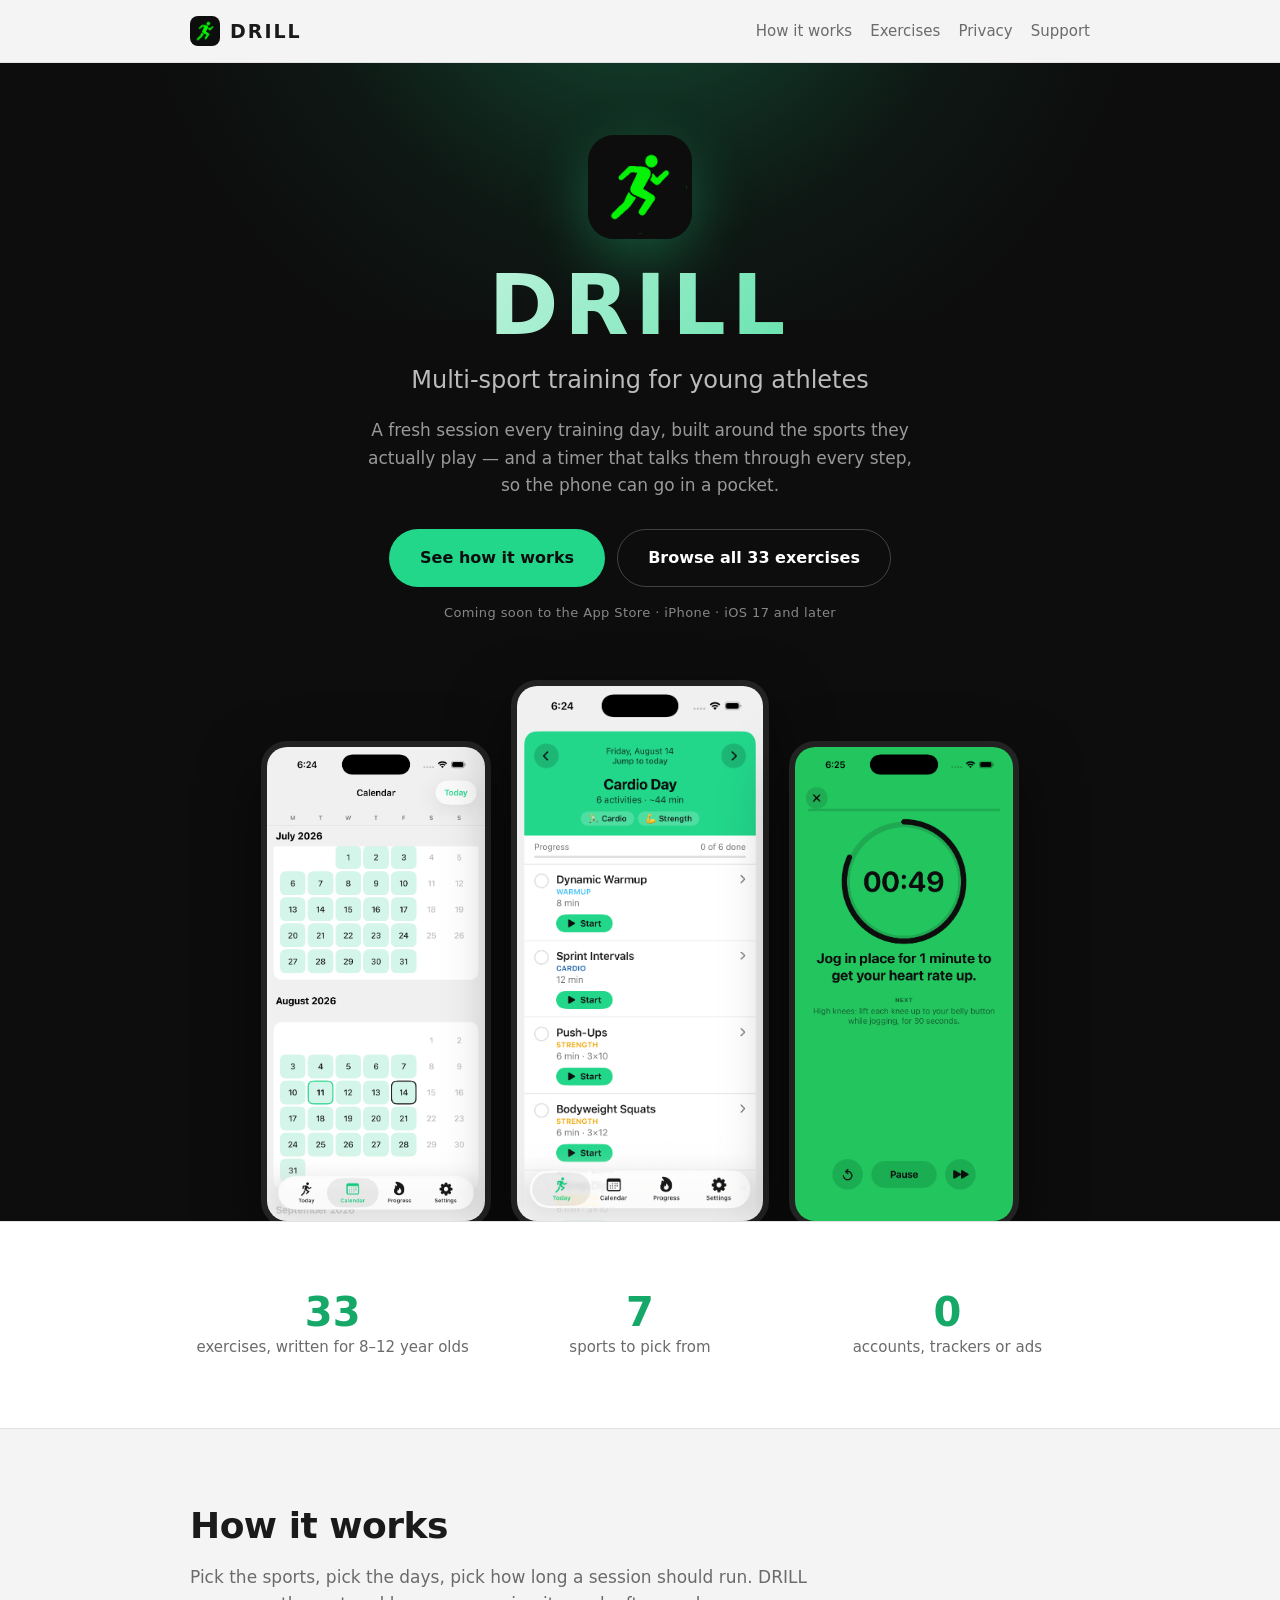
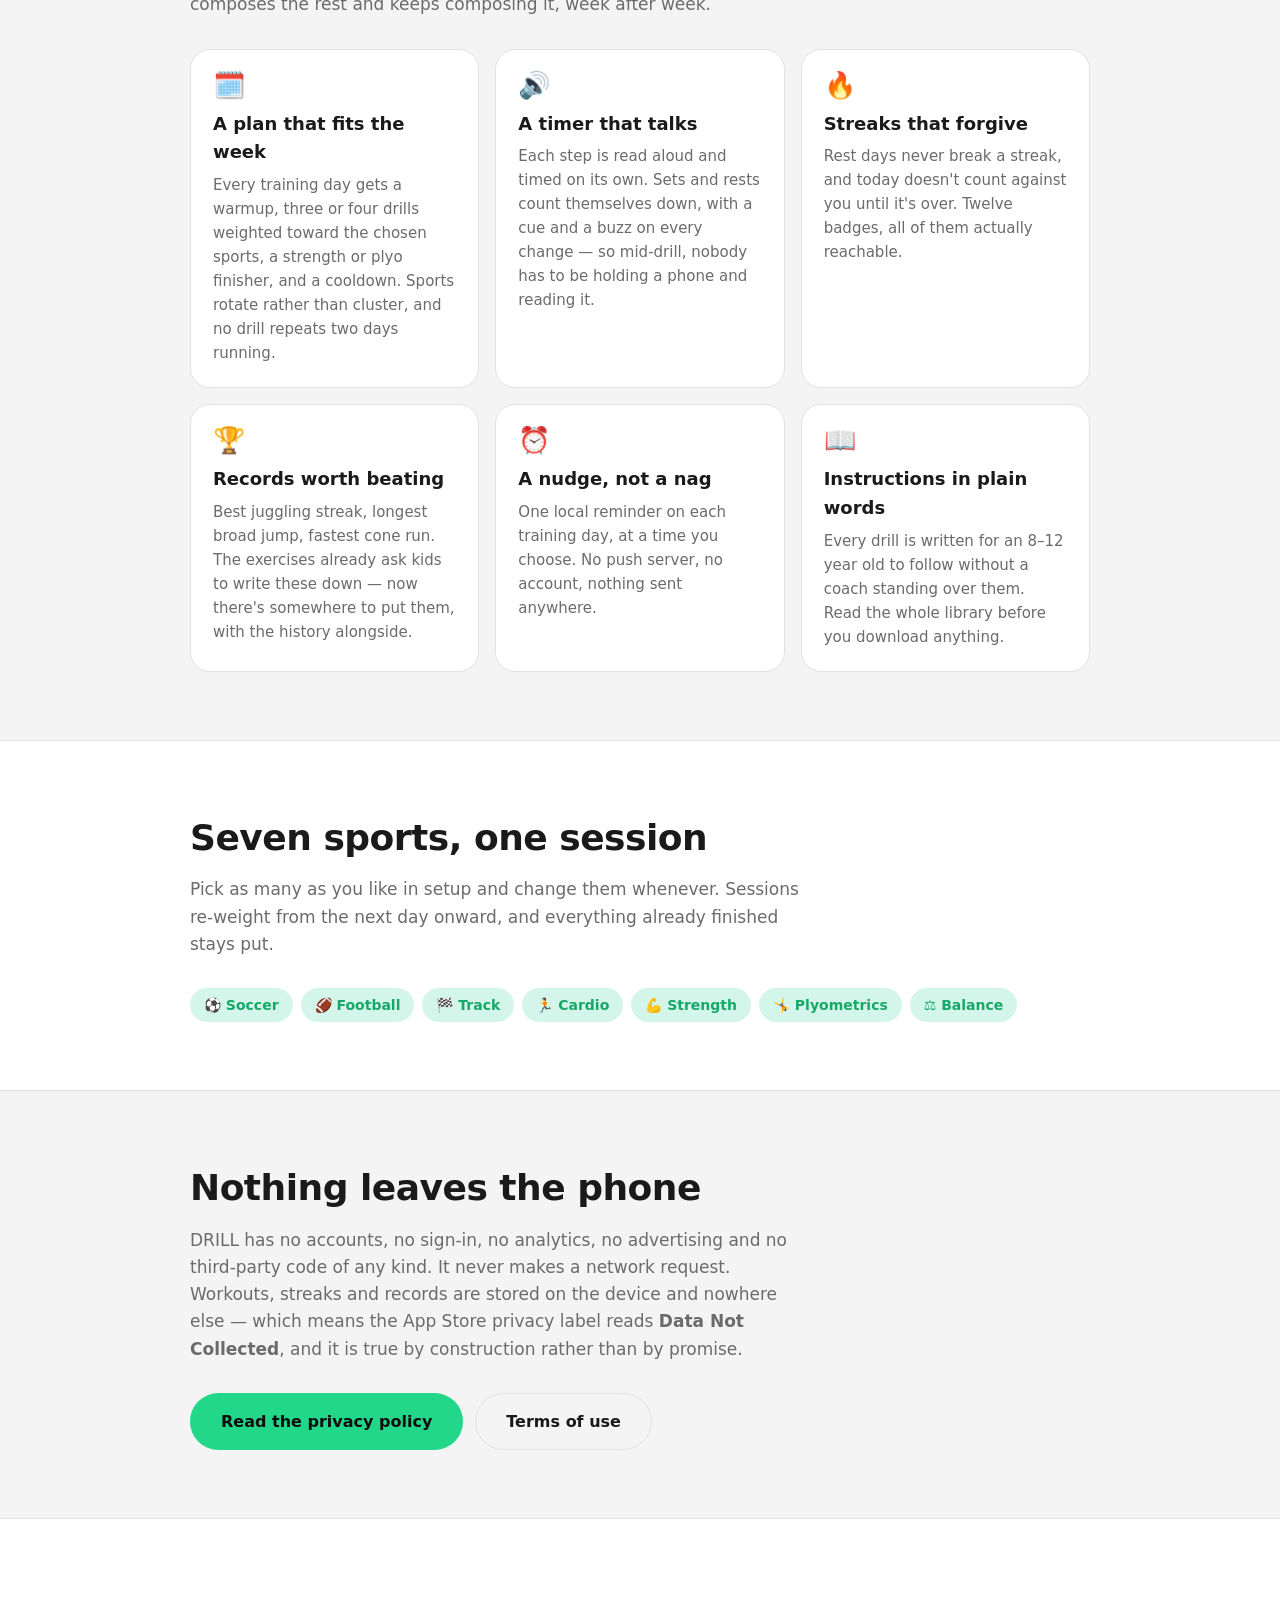
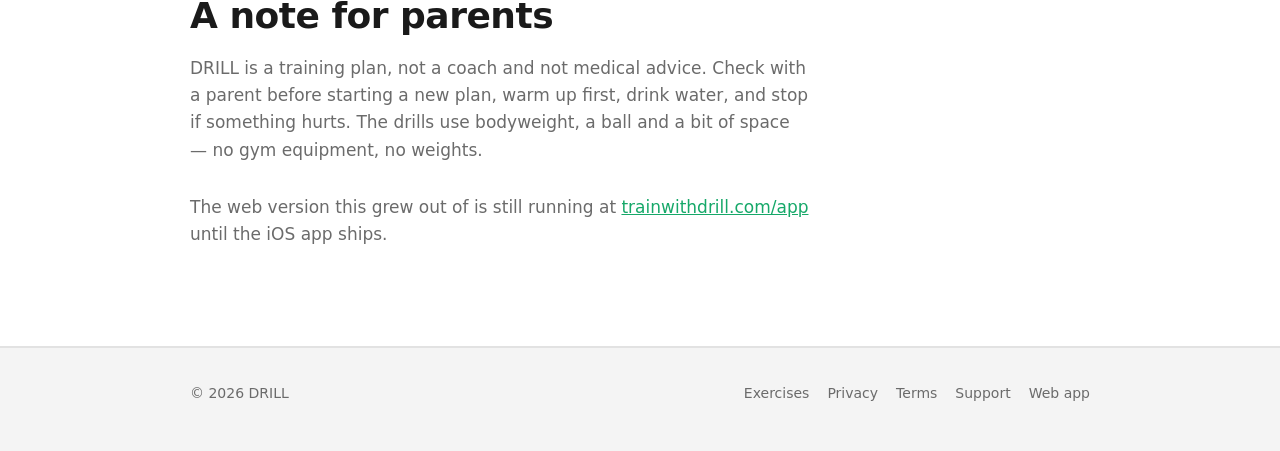
==== site/index.html @ 8de3465e "Build the DRILL iOS app and the marketing site Carries out phases 0-7 of docs/ios-migration-plan.md:" ====
<!DOCTYPE html>
<html lang="en">
<head>
<meta charset="UTF-8">
<meta name="viewport" content="width=device-width, initial-scale=1.0">
<title>DRILL — Multi-sport training for young athletes</title>
<meta name="description" content="DRILL builds a daily training session around the sports your athlete actually plays, then talks them through it step by step. Soccer, football, track, strength, cardio, plyometrics and balance. No account, nothing leaves the phone.">
<meta name="theme-color" content="#0d0d0d">
<link rel="icon" type="image/png" href="favicon.png">
<link rel="apple-touch-icon" href="apple-touch-icon.png">
<link rel="stylesheet" href="style.css">
<meta property="og:title" content="DRILL — Multi-sport training for young athletes">
<meta property="og:description" content="A daily training session built around the sports they actually play, talked through step by step.">
<meta property="og:image" content="https://trainwithdrill.com/img/icon-1024.png">
<meta property="og:url" content="https://trainwithdrill.com/">
<meta property="og:type" content="website">
</head>
<body>

<header class="site-header">
  <div class="wrap">
    <a class="brand" href="/"><img src="img/icon-1024.png" alt=""> DRILL</a>
    <nav class="site-nav">
      <a href="#how">How it works</a>
      <a href="exercises.html">Exercises</a>
      <a href="#privacy-note">Privacy</a>
      <a href="support.html">Support</a>
    </nav>
  </div>
</header>

<div class="hero">
  <div class="wrap">
    <img class="hero-mark" src="img/icon-1024.png" alt="DRILL app icon">
    <h1>DRILL</h1>
    <p class="tagline">Multi-sport training for young athletes</p>
    <p class="lede">
      A fresh session every training day, built around the sports they actually play —
      and a timer that talks them through every step, so the phone can go in a pocket.
    </p>
    <div class="cta-row">
      <a class="btn btn-primary" href="#how">See how it works</a>
      <a class="btn btn-ghost" href="exercises.html">Browse all 33 exercises</a>
    </div>
    <p class="badge-soon">Coming soon to the App Store · iPhone · iOS 17 and later</p>

    <div class="shots">
      <img src="img/screen-calendar.png" alt="DRILL calendar screen showing scheduled training days across a month">
      <img src="img/screen-today.png" alt="DRILL today screen listing the day's exercises with start buttons">
      <img src="img/screen-timer.png" alt="DRILL step timer counting down a one minute jog">
    </div>
  </div>
</div>

<section class="band">
  <div class="wrap stat-row">
    <div class="stat"><b>33</b><span>exercises, written for 8&ndash;12 year olds</span></div>
    <div class="stat"><b>7</b><span>sports to pick from</span></div>
    <div class="stat"><b>0</b><span>accounts, trackers or ads</span></div>
  </div>
</section>

<section id="how">
  <div class="wrap">
    <h2>How it works</h2>
    <p class="section-lede">
      Pick the sports, pick the days, pick how long a session should run. DRILL composes
      the rest and keeps composing it, week after week.
    </p>
    <div class="grid">
      <div class="card">
        <span class="glyph">🗓️</span>
        <h3>A plan that fits the week</h3>
        <p>
          Every training day gets a warmup, three or four drills weighted toward the chosen
          sports, a strength or plyo finisher, and a cooldown. Sports rotate rather than
          cluster, and no drill repeats two days running.
        </p>
      </div>
      <div class="card">
        <span class="glyph">🔊</span>
        <h3>A timer that talks</h3>
        <p>
          Each step is read aloud and timed on its own. Sets and rests count themselves down,
          with a cue and a buzz on every change — so mid-drill, nobody has to be holding a phone
          and reading it.
        </p>
      </div>
      <div class="card">
        <span class="glyph">🔥</span>
        <h3>Streaks that forgive</h3>
        <p>
          Rest days never break a streak, and today doesn't count against you until it's over.
          Twelve badges, all of them actually reachable.
        </p>
      </div>
      <div class="card">
        <span class="glyph">🏆</span>
        <h3>Records worth beating</h3>
        <p>
          Best juggling streak, longest broad jump, fastest cone run. The exercises already ask
          kids to write these down &mdash; now there's somewhere to put them, with the history
          alongside.
        </p>
      </div>
      <div class="card">
        <span class="glyph">⏰</span>
        <h3>A nudge, not a nag</h3>
        <p>
          One local reminder on each training day, at a time you choose. No push server, no
          account, nothing sent anywhere.
        </p>
      </div>
      <div class="card">
        <span class="glyph">📖</span>
        <h3>Instructions in plain words</h3>
        <p>
          Every drill is written for an 8&ndash;12 year old to follow without a coach standing
          over them. Read the whole library before you download anything.
        </p>
      </div>
    </div>
  </div>
</section>

<section class="band">
  <div class="wrap">
    <h2>Seven sports, one session</h2>
    <p class="section-lede">
      Pick as many as you like in setup and change them whenever. Sessions re-weight from the
      next day onward, and everything already finished stays put.
    </p>
    <div class="pill-row">
      <span class="pill">⚽ Soccer</span>
      <span class="pill">🏈 Football</span>
      <span class="pill">🏁 Track</span>
      <span class="pill">🏃 Cardio</span>
      <span class="pill">💪 Strength</span>
      <span class="pill">🤸 Plyometrics</span>
      <span class="pill">⚖️ Balance</span>
    </div>
  </div>
</section>

<section id="privacy-note">
  <div class="wrap">
    <h2>Nothing leaves the phone</h2>
    <p class="section-lede">
      DRILL has no accounts, no sign-in, no analytics, no advertising and no third-party
      code of any kind. It never makes a network request. Workouts, streaks and records are
      stored on the device and nowhere else &mdash; which means the App Store privacy label
      reads <strong>Data Not Collected</strong>, and it is true by construction rather than
      by promise.
    </p>
    <div class="cta-row" style="justify-content:flex-start">
      <a class="btn btn-primary" href="privacy.html">Read the privacy policy</a>
      <a class="btn btn-ghost" style="color:var(--text);border-color:var(--border)" href="terms.html">Terms of use</a>
    </div>
  </div>
</section>

<section class="band">
  <div class="wrap">
    <h2>A note for parents</h2>
    <p class="section-lede">
      DRILL is a training plan, not a coach and not medical advice. Check with a parent
      before starting a new plan, warm up first, drink water, and stop if something hurts.
      The drills use bodyweight, a ball and a bit of space &mdash; no gym equipment, no weights.
    </p>
    <p class="section-lede">
      The web version this grew out of is still running at
      <a href="app/">trainwithdrill.com/app</a> until the iOS app ships.
    </p>
  </div>
</section>

<footer class="site-footer">
  <div class="wrap">
    <span>&copy; 2026 DRILL</span>
    <nav>
      <a href="exercises.html">Exercises</a>
      <a href="privacy.html">Privacy</a>
      <a href="terms.html">Terms</a>
      <a href="support.html">Support</a>
      <a href="app/">Web app</a>
    </nav>
  </div>
</footer>

</body>
</html>
---- site/style.css ----
/* DRILL marketing site.
   Same tokens as the app, same no-build-step ethos as the repo. */

:root {
  --green: #22d68a;
  --green-dark: #16a869;
  --green-light: #d4f5e9;
  --ink: #0d0d0d;
  --text: #1a1a1a;
  --text-secondary: #6b6b6b;
  --border: #e2e2e2;
  --bg: #f4f4f4;
  --card: #ffffff;
  --radius: 20px;
  --column: 940px;
}

@media (prefers-color-scheme: dark) {
  :root {
    --green-light: #0d2e1f;
    --text: #f0f0f0;
    --text-secondary: #969696;
    --border: #2a2a2a;
    --bg: #0d0d0d;
    --card: #161616;
  }
}

* { box-sizing: border-box; margin: 0; padding: 0; }

html { background: var(--bg); -webkit-text-size-adjust: 100%; }

body {
  font-family: -apple-system, BlinkMacSystemFont, 'Segoe UI', Inter, system-ui, sans-serif;
  background: var(--bg);
  color: var(--text);
  line-height: 1.6;
  -webkit-font-smoothing: antialiased;
}

.wrap {
  max-width: var(--column);
  margin: 0 auto;
  padding: 0 20px;
}

a { color: var(--green-dark); }

/* ── Header ─────────────────────────────────────────────────────────────── */

.site-header {
  position: sticky;
  top: 0;
  z-index: 20;
  background: color-mix(in srgb, var(--bg) 88%, transparent);
  backdrop-filter: blur(12px);
  border-bottom: 1px solid var(--border);
}

.site-header .wrap {
  display: flex;
  align-items: center;
  justify-content: space-between;
  gap: 16px;
  min-height: 62px;
}

.brand {
  display: flex;
  align-items: center;
  gap: 10px;
  text-decoration: none;
  color: var(--text);
  font-weight: 800;
  letter-spacing: 2px;
  font-size: 19px;
}

.brand img { width: 30px; height: 30px; border-radius: 8px; display: block; }

.site-nav {
  display: flex;
  gap: 18px;
  flex-wrap: wrap;
}

.site-nav a {
  color: var(--text-secondary);
  text-decoration: none;
  font-size: 15px;
  font-weight: 500;
}

.site-nav a:hover, .site-nav a[aria-current='page'] { color: var(--text); }

/* ── Hero ───────────────────────────────────────────────────────────────── */

.hero {
  background: var(--ink);
  color: #fff;
  padding: 72px 0 0;
  position: relative;
  overflow: hidden;
}

.hero::before {
  content: '';
  position: absolute;
  inset: -40% 0 auto 0;
  height: 720px;
  background: radial-gradient(circle at 50% 42%, rgba(34, 214, 138, 0.34), rgba(34, 214, 138, 0.05) 45%, transparent 68%);
  pointer-events: none;
}

.hero .wrap { position: relative; text-align: center; }

.hero-mark {
  width: 104px;
  height: 104px;
  border-radius: 26px;
  display: block;
  margin: 0 auto 24px;
  box-shadow: 0 20px 60px rgba(34, 214, 138, 0.32);
}

.hero h1 {
  font-size: clamp(44px, 10vw, 84px);
  font-weight: 900;
  letter-spacing: 6px;
  line-height: 1;
  background: linear-gradient(120deg, #fff, var(--green));
  -webkit-background-clip: text;
  background-clip: text;
  color: transparent;
}

.hero .tagline {
  font-size: clamp(18px, 3.4vw, 24px);
  color: rgba(255, 255, 255, 0.72);
  margin-top: 14px;
}

.hero .lede {
  font-size: 17px;
  color: rgba(255, 255, 255, 0.58);
  max-width: 560px;
  margin: 18px auto 0;
}

.cta-row {
  display: flex;
  gap: 12px;
  justify-content: center;
  flex-wrap: wrap;
  margin-top: 30px;
}

.btn {
  display: inline-block;
  padding: 15px 30px;
  border-radius: 999px;
  font-weight: 700;
  font-size: 16px;
  text-decoration: none;
  border: 1px solid transparent;
}

.btn-primary { background: var(--green); color: var(--ink); }
.btn-primary:hover { background: #35e39a; }

.btn-ghost {
  background: transparent;
  color: #fff;
  border-color: rgba(255, 255, 255, 0.22);
}

.btn-ghost:hover { border-color: rgba(255, 255, 255, 0.45); }

.badge-soon {
  display: inline-block;
  margin-top: 16px;
  font-size: 13px;
  letter-spacing: 0.4px;
  color: rgba(255, 255, 255, 0.5);
}

.shots {
  display: flex;
  gap: 20px;
  justify-content: center;
  align-items: flex-end;
  margin-top: 56px;
  padding-bottom: 0;
  flex-wrap: wrap;
}

.shots img {
  width: min(230px, 42vw);
  border-radius: 26px;
  border: 6px solid #222;
  box-shadow: 0 24px 60px rgba(0, 0, 0, 0.5);
  display: block;
  margin-bottom: -6px;
}

.shots img:nth-child(2) { width: min(258px, 46vw); }

/* ── Sections ───────────────────────────────────────────────────────────── */

section { padding: 68px 0; }

h2 {
  font-size: clamp(26px, 4.6vw, 36px);
  font-weight: 800;
  letter-spacing: -0.5px;
  margin-bottom: 10px;
}

.section-lede {
  color: var(--text-secondary);
  font-size: 17px;
  max-width: 620px;
  margin-bottom: 30px;
}

.grid {
  display: grid;
  grid-template-columns: repeat(auto-fit, minmax(258px, 1fr));
  gap: 16px;
}

.card {
  background: var(--card);
  border: 1px solid var(--border);
  border-radius: var(--radius);
  padding: 22px;
}

.card h3 {
  font-size: 18px;
  font-weight: 700;
  margin-bottom: 6px;
}

.card p { color: var(--text-secondary); font-size: 15px; }

.card .glyph {
  font-size: 26px;
  line-height: 1;
  margin-bottom: 12px;
  display: block;
}

.band {
  background: var(--card);
  border-top: 1px solid var(--border);
  border-bottom: 1px solid var(--border);
}

.stat-row {
  display: grid;
  grid-template-columns: repeat(auto-fit, minmax(150px, 1fr));
  gap: 22px;
  text-align: center;
}

.stat b {
  display: block;
  font-size: 40px;
  font-weight: 800;
  color: var(--green-dark);
  line-height: 1.1;
}

.stat span { color: var(--text-secondary); font-size: 15px; }

.pill-row { display: flex; flex-wrap: wrap; gap: 8px; margin-top: 8px; }

.pill {
  background: var(--green-light);
  color: var(--green-dark);
  border-radius: 999px;
  padding: 6px 14px;
  font-size: 14px;
  font-weight: 600;
}

/* ── Prose pages ────────────────────────────────────────────────────────── */

.prose { max-width: 720px; padding: 52px 0 72px; }
.prose h1 { font-size: clamp(30px, 6vw, 42px); font-weight: 800; letter-spacing: -0.5px; }
.prose .updated { color: var(--text-secondary); font-size: 14px; margin-top: 6px; }
.prose h2 { font-size: 21px; margin: 34px 0 8px; }
.prose h3 { font-size: 17px; margin: 22px 0 6px; }
.prose p, .prose li { color: var(--text-secondary); font-size: 16px; }
.prose ul, .prose ol { margin: 10px 0 10px 22px; }
.prose li { margin-bottom: 6px; }
.prose strong { color: var(--text); }

.callout {
  background: var(--green-light);
  border-radius: 14px;
  padding: 18px 20px;
  margin: 22px 0;
}

.callout p { color: var(--green-dark); font-weight: 500; }

/* ── Exercise library ───────────────────────────────────────────────────── */

.filter-row { display: flex; flex-wrap: wrap; gap: 8px; margin: 22px 0 28px; }

.filter {
  border: 1px solid var(--border);
  background: var(--card);
  color: var(--text-secondary);
  border-radius: 999px;
  padding: 8px 16px;
  font-size: 14px;
  font-weight: 600;
  cursor: pointer;
  font-family: inherit;
}

.filter[aria-pressed='true'] {
  background: var(--green);
  border-color: var(--green);
  color: var(--ink);
}

.exercise {
  background: var(--card);
  border: 1px solid var(--border);
  border-radius: var(--radius);
  padding: 22px;
  margin-bottom: 14px;
}

.exercise-head {
  display: flex;
  flex-wrap: wrap;
  align-items: baseline;
  gap: 10px;
  margin-bottom: 4px;
}

.exercise h3 { font-size: 20px; font-weight: 700; }

.tag {
  font-size: 12px;
  font-weight: 700;
  text-transform: uppercase;
  letter-spacing: 0.4px;
}

.tag-warmup { color: #0284c7; }
.tag-soccer { color: var(--green-dark); }
.tag-football { color: #b26430; }
.tag-cardio, .tag-track { color: #185fa5; }
.tag-plyo { color: #7c6ce0; }
.tag-strength { color: #b87b00; }
.tag-balance { color: #0f9c8d; }
.tag-stretch { color: #db5e91; }

.duration { color: var(--text-secondary); font-size: 15px; }

.pr-note {
  font-size: 14px;
  color: var(--green-dark);
  font-weight: 600;
  margin-top: 8px;
}

.steps { list-style: none; counter-reset: step; margin-top: 14px; }

.steps li {
  counter-increment: step;
  position: relative;
  padding: 8px 0 8px 34px;
  border-bottom: 1px solid var(--border);
  color: var(--text-secondary);
  font-size: 15.5px;
}

.steps li:last-child { border-bottom: none; }

.steps li::before {
  content: counter(step);
  position: absolute;
  left: 0;
  top: 10px;
  width: 22px;
  height: 22px;
  background: var(--green-light);
  color: var(--green-dark);
  border-radius: 50%;
  font-size: 11px;
  font-weight: 700;
  display: flex;
  align-items: center;
  justify-content: center;
}

.role {
  display: inline-block;
  font-size: 10px;
  font-weight: 700;
  letter-spacing: 0.5px;
  text-transform: uppercase;
  border-radius: 5px;
  padding: 1px 6px;
  margin-right: 7px;
  vertical-align: 1.5px;
  background: var(--border);
  color: var(--text-secondary);
}

.role-action { background: var(--green-light); color: var(--green-dark); }

/* ── Footer ─────────────────────────────────────────────────────────────── */

.site-footer {
  border-top: 1px solid var(--border);
  padding: 34px 0 46px;
  color: var(--text-secondary);
  font-size: 14px;
}

.site-footer .wrap {
  display: flex;
  flex-wrap: wrap;
  gap: 14px 22px;
  justify-content: space-between;
  align-items: center;
}

.site-footer nav { display: flex; gap: 18px; flex-wrap: wrap; }
.site-footer a { color: var(--text-secondary); text-decoration: none; }
.site-footer a:hover { color: var(--text); }

@media (max-width: 640px) {
  section { padding: 48px 0; }
  .hero { padding-top: 52px; }
  .site-header .wrap { flex-direction: column; align-items: flex-start; padding-top: 12px; padding-bottom: 12px; }
}
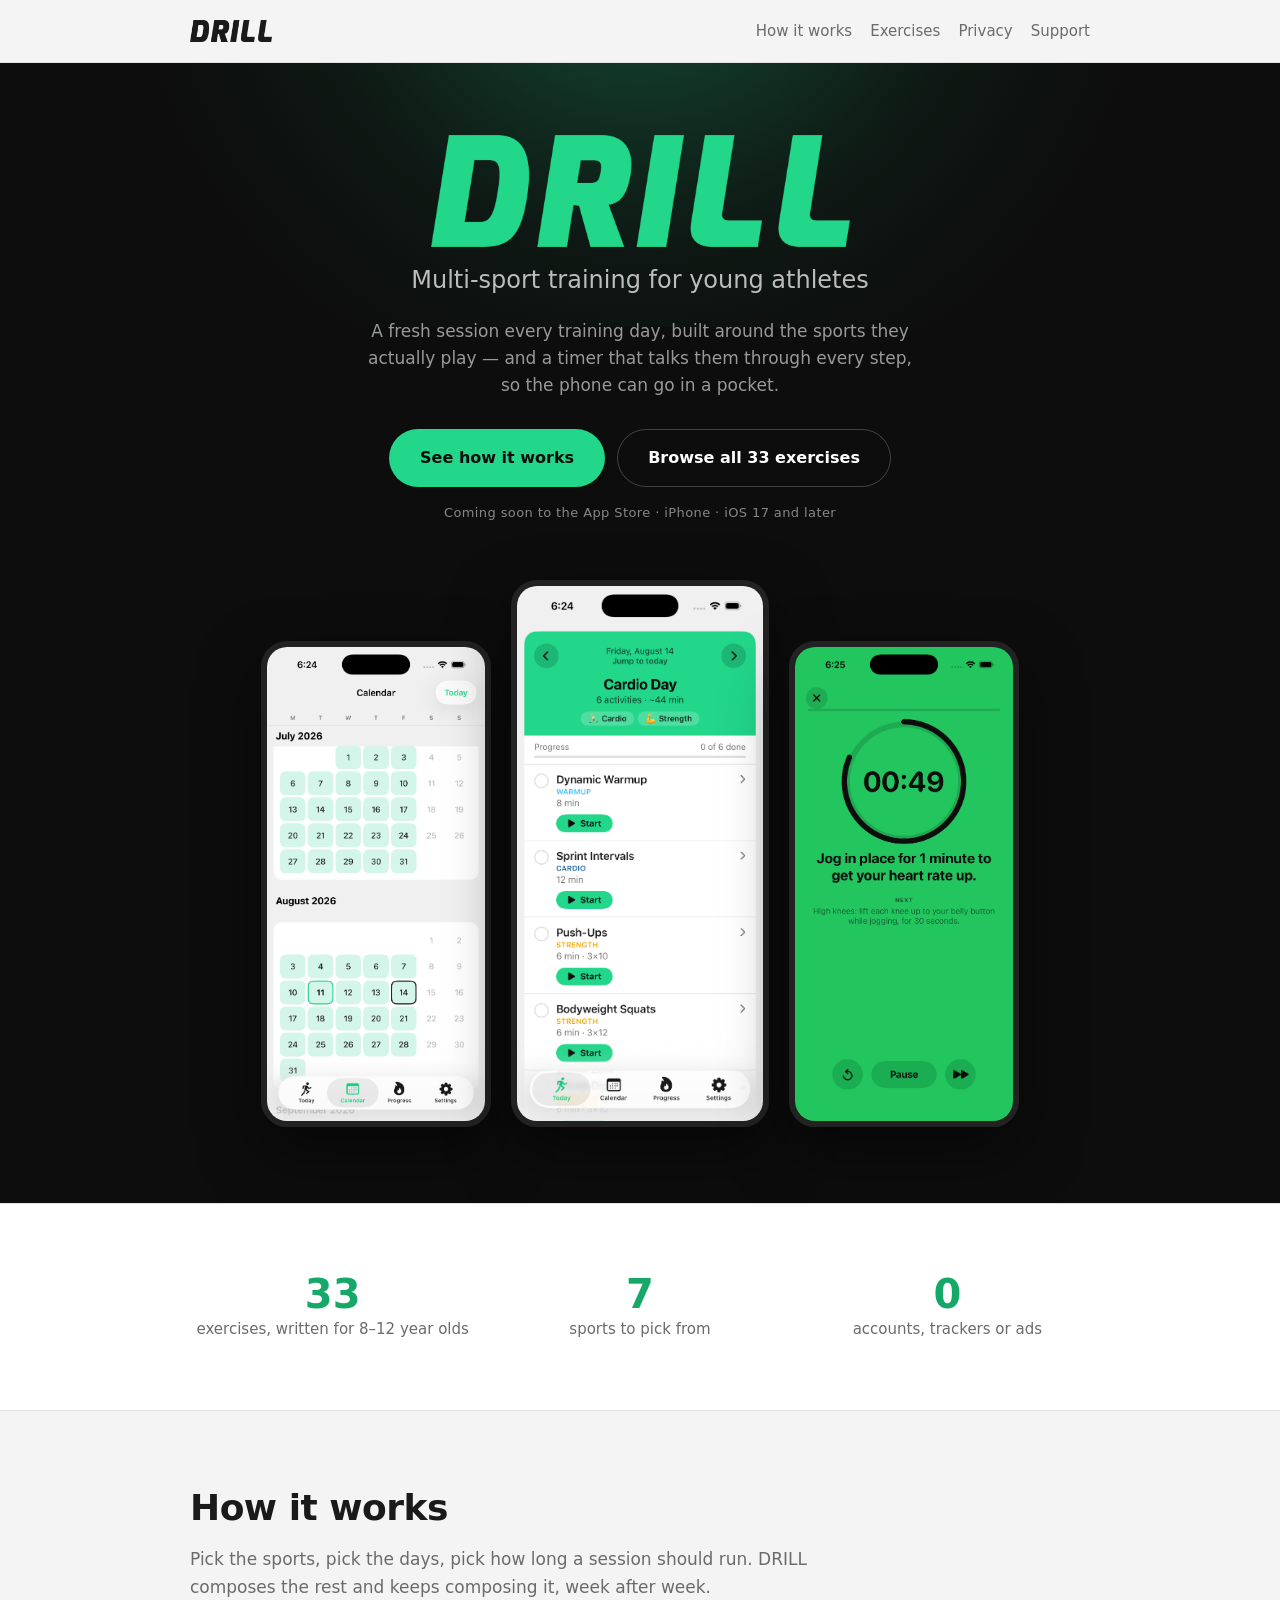
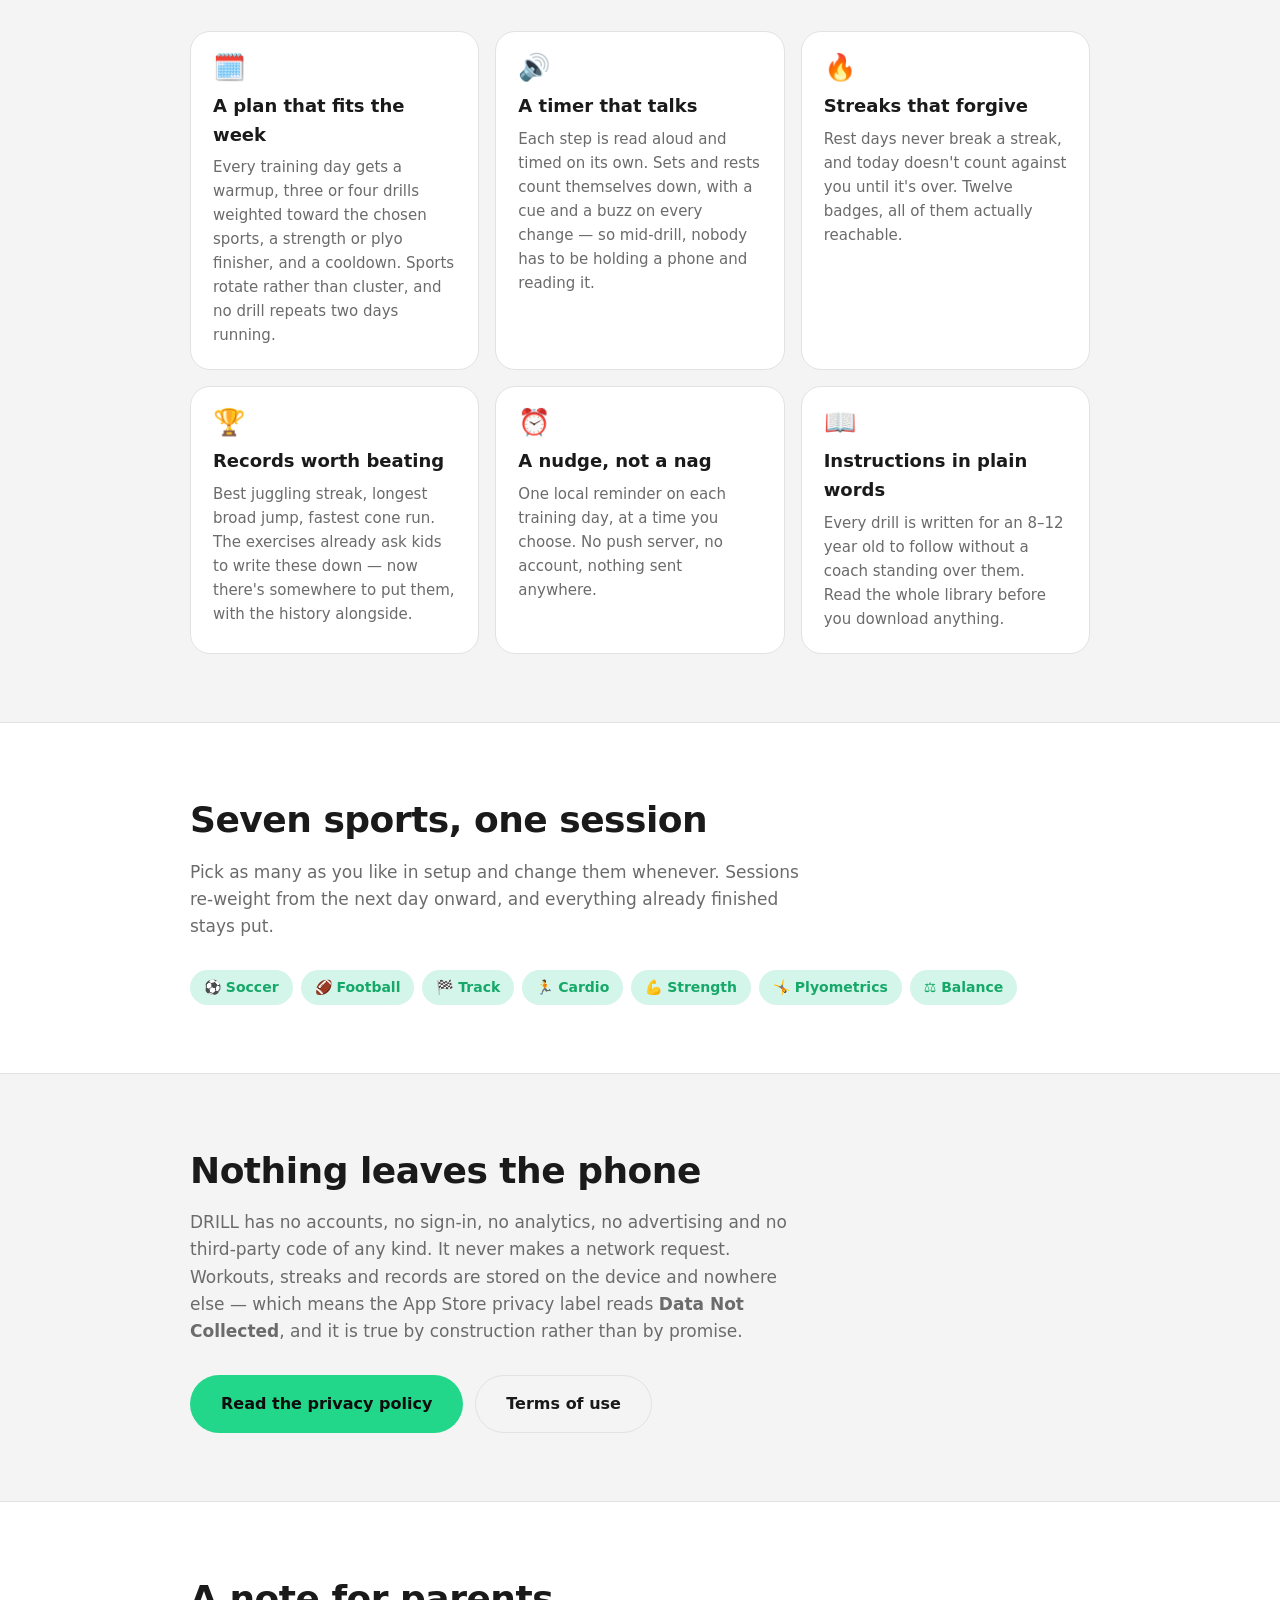
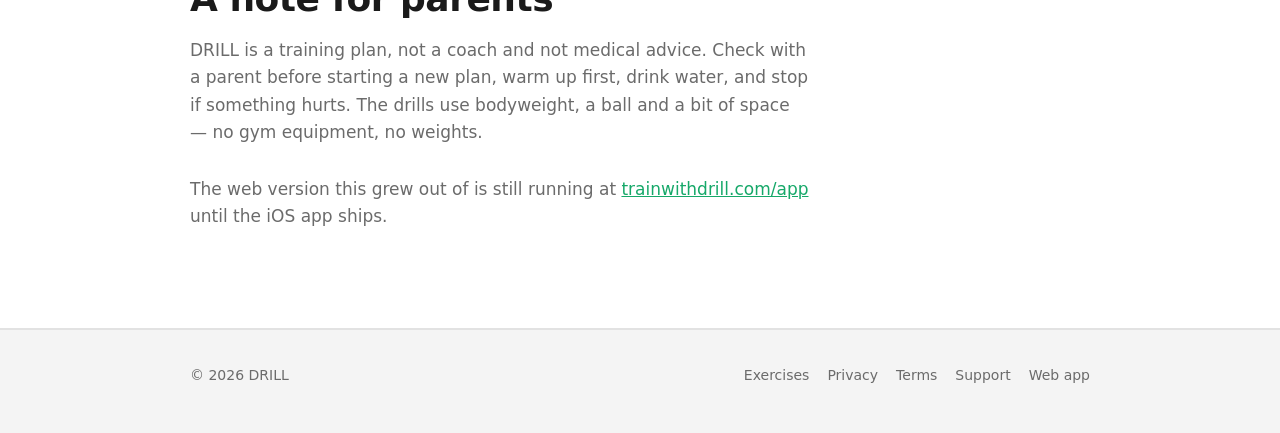
==== commit c59bc7eb: "Adopt the supplied DRILL wordmark as the logo and the app icon Replaces the runner glyph everywhere " ====
--- a/site/index.html
+++ b/site/index.html
@@ -19,7 +19,7 @@
 
 <header class="site-header">
   <div class="wrap">
-    <a class="brand" href="/"><img src="img/icon-1024.png" alt=""> DRILL</a>
+    <a class="brand" href="/"><span class="brand-word" role="img" aria-label="DRILL"></span></a>
     <nav class="site-nav">
       <a href="#how">How it works</a>
       <a href="exercises.html">Exercises</a>
@@ -31,8 +31,7 @@
 
 <div class="hero">
   <div class="wrap">
-    <img class="hero-mark" src="img/icon-1024.png" alt="DRILL app icon">
-    <h1>DRILL</h1>
+    <h1><span class="hero-word" role="img" aria-label="DRILL"></span></h1>
     <p class="tagline">Multi-sport training for young athletes</p>
     <p class="lede">
       A fresh session every training day, built around the sports they actually play —
--- a/site/style.css
+++ b/site/style.css
@@ -78,6 +78,17 @@
 
 .brand img { width: 30px; height: 30px; border-radius: 8px; display: block; }
 
+/* Masked rather than a coloured image, so the mark follows the theme's text
+   colour the way the brand text it replaced did. */
+.brand-word {
+  display: block;
+  width: 82px;
+  aspect-ratio: 3164 / 846;
+  background: var(--text);
+  -webkit-mask: url(img/wordmark-white.png) center / contain no-repeat;
+  mask: url(img/wordmark-white.png) center / contain no-repeat;
+}
+
 .site-nav {
   display: flex;
   gap: 18px;
@@ -98,7 +109,7 @@
 .hero {
   background: var(--ink);
   color: #fff;
-  padding: 72px 0 0;
+  padding: 72px 0 76px;
   position: relative;
   overflow: hidden;
 }
@@ -114,24 +125,22 @@
 
 .hero .wrap { position: relative; text-align: center; }
 
-.hero-mark {
-  width: 104px;
-  height: 104px;
-  border-radius: 26px;
+/* The wordmark is artwork, not type. The colour is painted through the mark's
+   own alpha, the same treatment the app's welcome screen uses.
+   3164 x 846 is the artwork's aspect ratio. */
+.hero h1 {
+  margin: 0;
+  line-height: 0;
+}
+
+.hero-word {
   display: block;
-  margin: 0 auto 24px;
-  box-shadow: 0 20px 60px rgba(34, 214, 138, 0.32);
-}
-
-.hero h1 {
-  font-size: clamp(44px, 10vw, 84px);
-  font-weight: 900;
-  letter-spacing: 6px;
-  line-height: 1;
-  background: linear-gradient(120deg, #fff, var(--green));
-  -webkit-background-clip: text;
-  background-clip: text;
-  color: transparent;
+  width: min(420px, 76vw);
+  aspect-ratio: 3164 / 846;
+  margin: 0 auto;
+  background: var(--green);
+  -webkit-mask: url(img/wordmark-white.png) center / contain no-repeat;
+  mask: url(img/wordmark-white.png) center / contain no-repeat;
 }
 
 .hero .tagline {
@@ -200,7 +209,6 @@
   border: 6px solid #222;
   box-shadow: 0 24px 60px rgba(0, 0, 0, 0.5);
   display: block;
-  margin-bottom: -6px;
 }
 
 .shots img:nth-child(2) { width: min(258px, 46vw); }
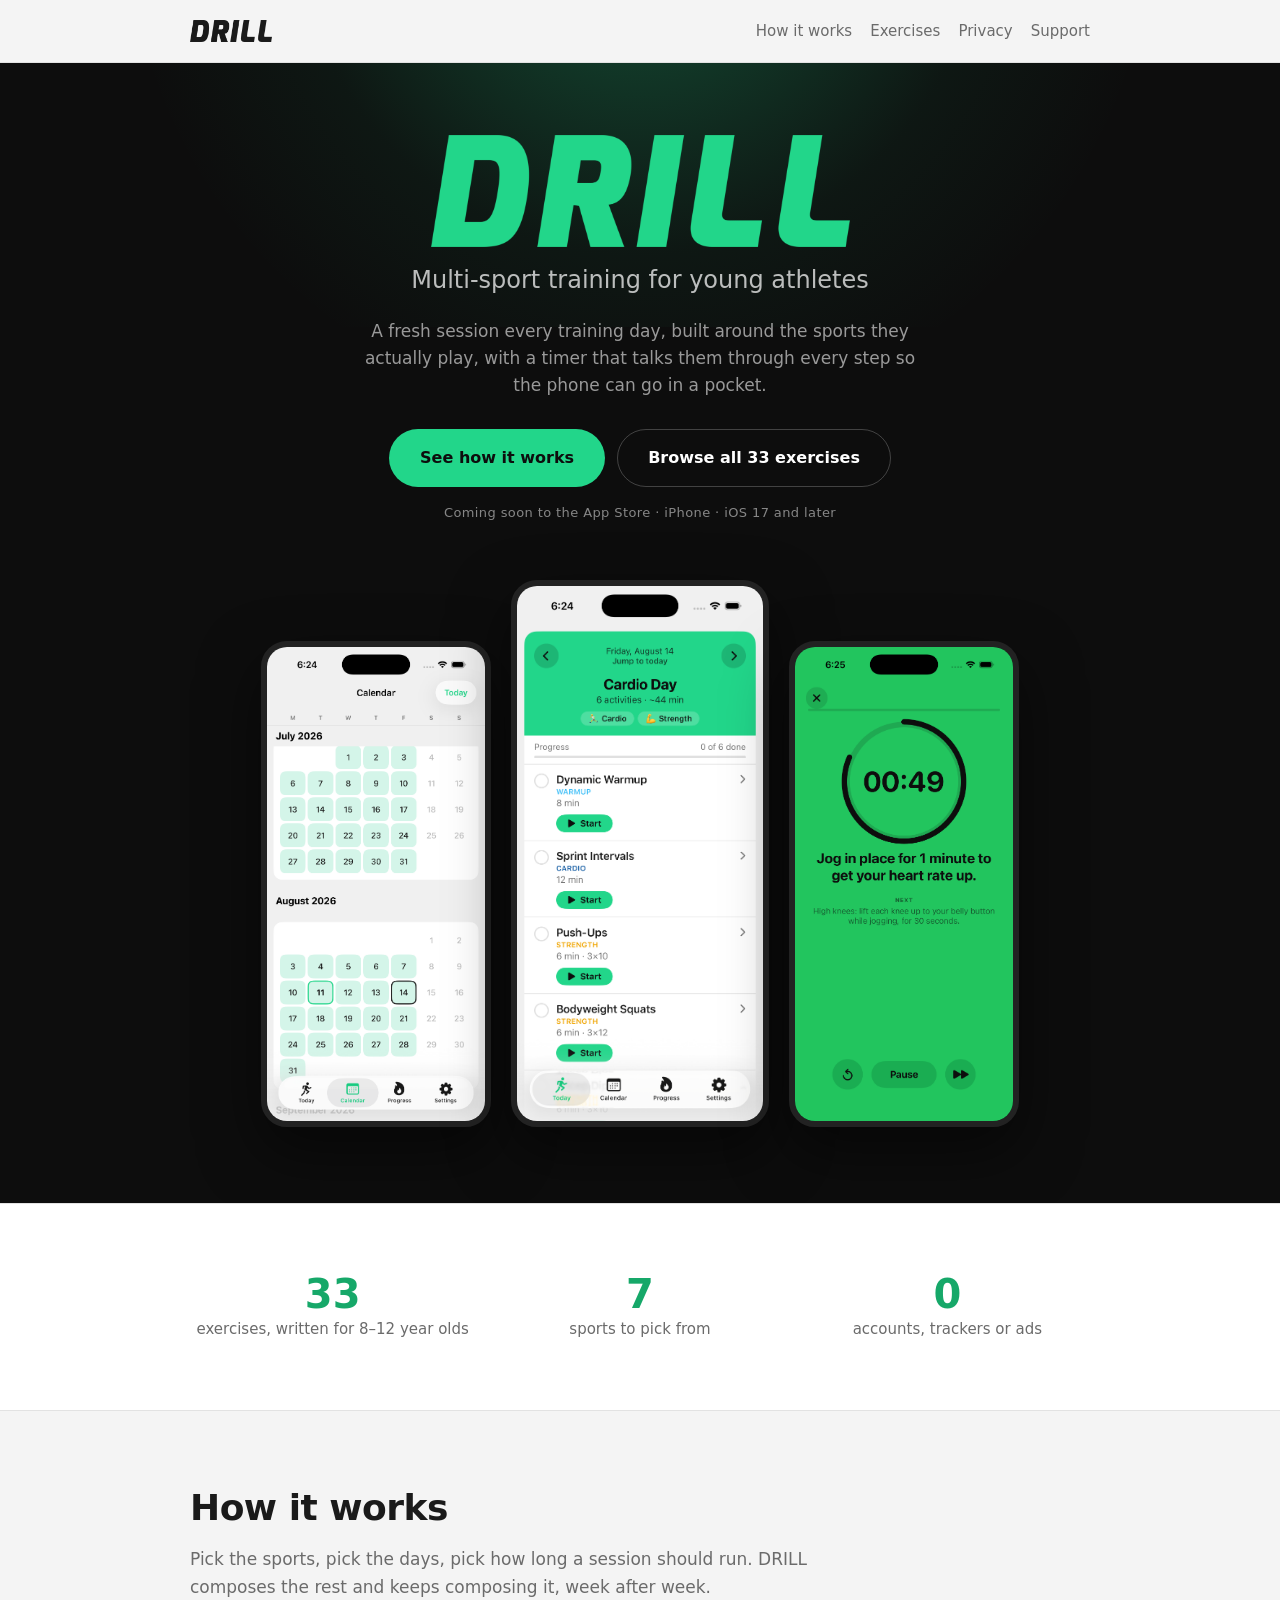
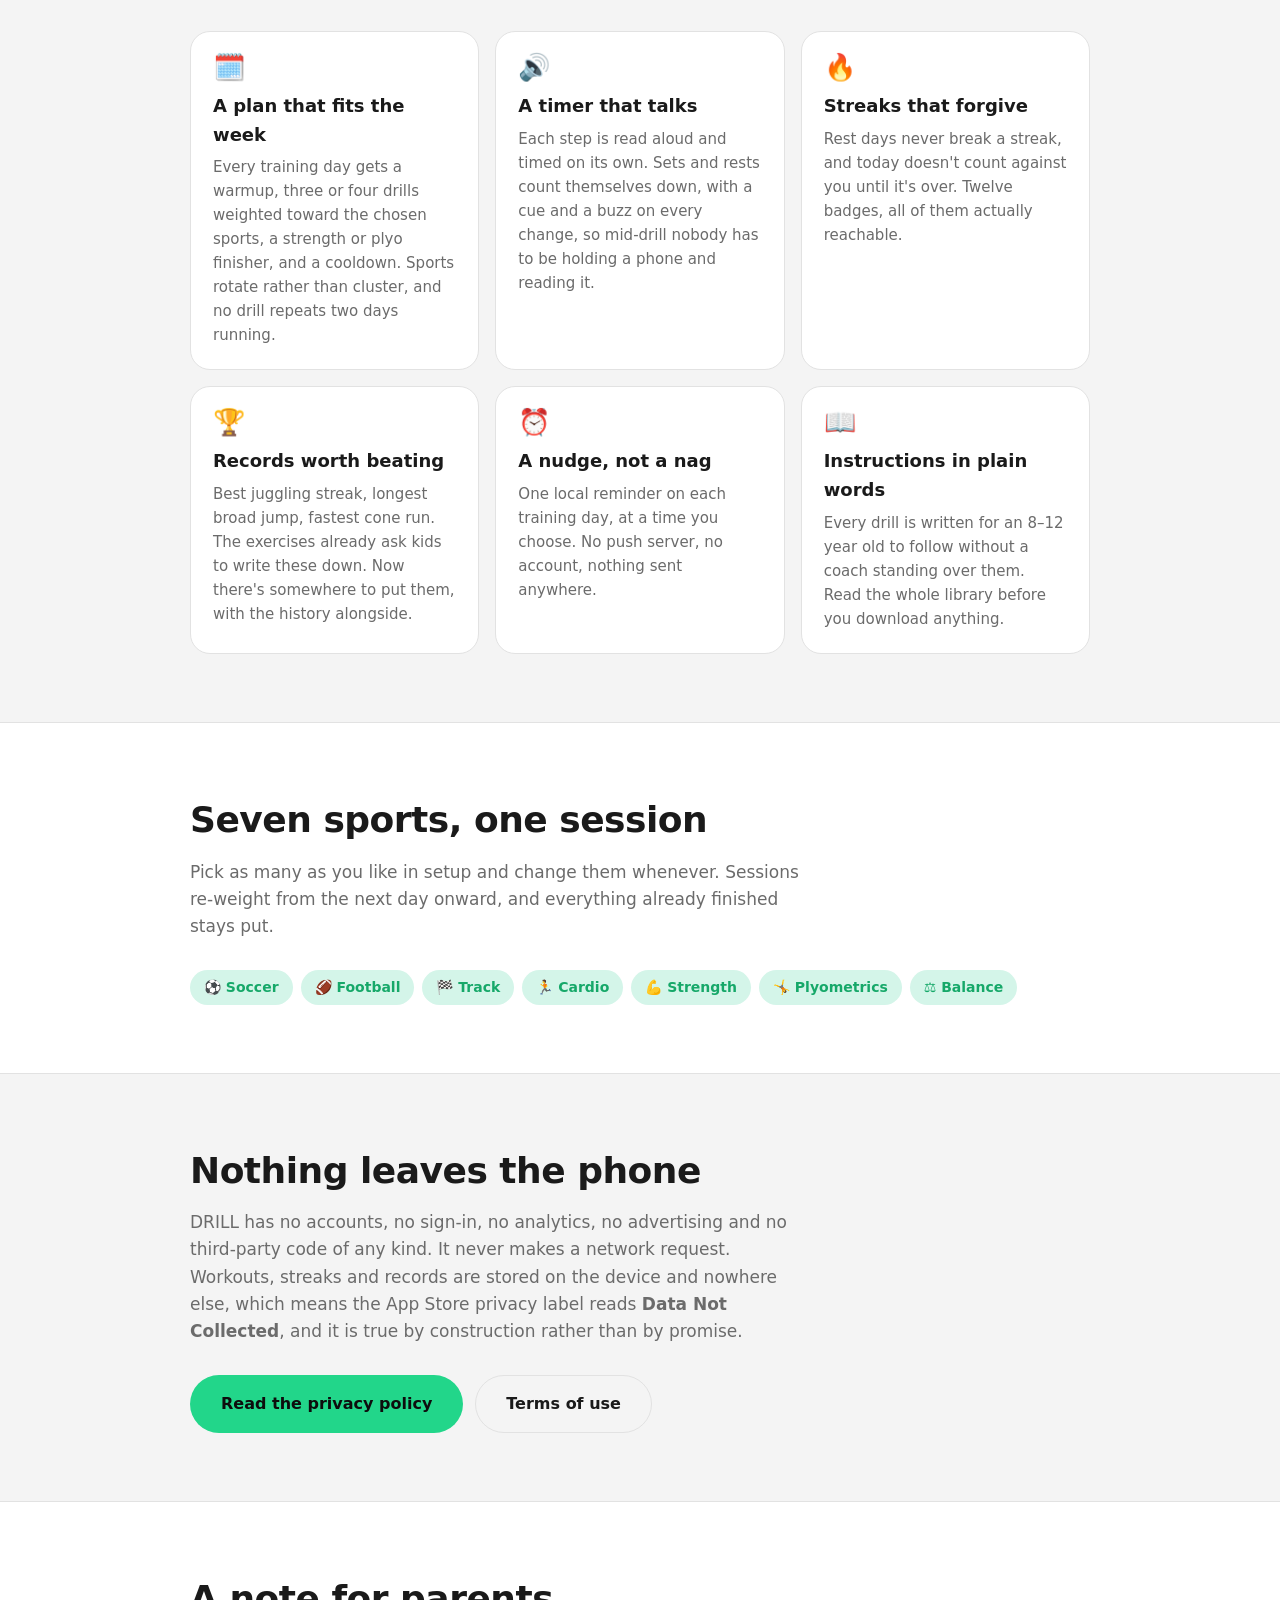
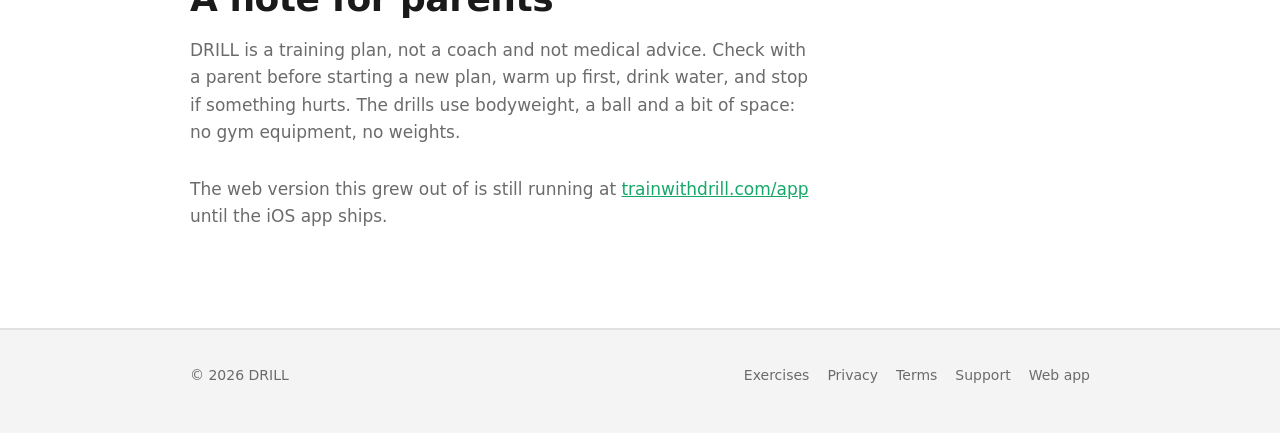
==== commit fa9b3381: "Fan the hero screenshots on mobile, and drop em dashes from all copy Two changes.  On mobile the thr" ====
--- a/site/index.html
+++ b/site/index.html
@@ -3,13 +3,13 @@
 <head>
 <meta charset="UTF-8">
 <meta name="viewport" content="width=device-width, initial-scale=1.0">
-<title>DRILL — Multi-sport training for young athletes</title>
+<title>DRILL · Multi-sport training for young athletes</title>
 <meta name="description" content="DRILL builds a daily training session around the sports your athlete actually plays, then talks them through it step by step. Soccer, football, track, strength, cardio, plyometrics and balance. No account, nothing leaves the phone.">
 <meta name="theme-color" content="#0d0d0d">
 <link rel="icon" type="image/png" href="favicon.png">
 <link rel="apple-touch-icon" href="apple-touch-icon.png">
 <link rel="stylesheet" href="style.css">
-<meta property="og:title" content="DRILL — Multi-sport training for young athletes">
+<meta property="og:title" content="DRILL · Multi-sport training for young athletes">
 <meta property="og:description" content="A daily training session built around the sports they actually play, talked through step by step.">
 <meta property="og:image" content="https://trainwithdrill.com/img/icon-1024.png">
 <meta property="og:url" content="https://trainwithdrill.com/">
@@ -34,8 +34,8 @@
     <h1><span class="hero-word" role="img" aria-label="DRILL"></span></h1>
     <p class="tagline">Multi-sport training for young athletes</p>
     <p class="lede">
-      A fresh session every training day, built around the sports they actually play —
-      and a timer that talks them through every step, so the phone can go in a pocket.
+      A fresh session every training day, built around the sports they actually play,
+      with a timer that talks them through every step so the phone can go in a pocket.
     </p>
     <div class="cta-row">
       <a class="btn btn-primary" href="#how">See how it works</a>
@@ -81,7 +81,7 @@
         <h3>A timer that talks</h3>
         <p>
           Each step is read aloud and timed on its own. Sets and rests count themselves down,
-          with a cue and a buzz on every change — so mid-drill, nobody has to be holding a phone
+          with a cue and a buzz on every change, so mid-drill nobody has to be holding a phone
           and reading it.
         </p>
       </div>
@@ -98,7 +98,7 @@
         <h3>Records worth beating</h3>
         <p>
           Best juggling streak, longest broad jump, fastest cone run. The exercises already ask
-          kids to write these down &mdash; now there's somewhere to put them, with the history
+          kids to write these down. Now there's somewhere to put them, with the history
           alongside.
         </p>
       </div>
@@ -147,7 +147,7 @@
     <p class="section-lede">
       DRILL has no accounts, no sign-in, no analytics, no advertising and no third-party
       code of any kind. It never makes a network request. Workouts, streaks and records are
-      stored on the device and nowhere else &mdash; which means the App Store privacy label
+      stored on the device and nowhere else, which means the App Store privacy label
       reads <strong>Data Not Collected</strong>, and it is true by construction rather than
       by promise.
     </p>
@@ -164,7 +164,7 @@
     <p class="section-lede">
       DRILL is a training plan, not a coach and not medical advice. Check with a parent
       before starting a new plan, warm up first, drink water, and stop if something hurts.
-      The drills use bodyweight, a ball and a bit of space &mdash; no gym equipment, no weights.
+      The drills use bodyweight, a ball and a bit of space: no gym equipment, no weights.
     </p>
     <p class="section-lede">
       The web version this grew out of is still running at
--- a/site/style.css
+++ b/site/style.css
@@ -450,4 +450,63 @@
   section { padding: 48px 0; }
   .hero { padding-top: 52px; }
   .site-header .wrap { flex-direction: column; align-items: flex-start; padding-top: 12px; padding-bottom: 12px; }
-}
+
+  /* Three phones wrapping into a vertical column is a lot of scrolling for one
+     idea. Fan them into a deck instead: Today in front, the other two rotated
+     out behind it.
+
+     The front phone stays in normal flow so it sets the container's height —
+     the two behind are absolutely positioned, and absolute children would
+     otherwise collapse it to nothing. */
+  .shots {
+    display: block;
+    position: relative;
+    margin-top: 40px;
+  }
+
+  /* Rotating a 1:2.17 phone by 9deg widens its bounding box by about 16% of
+     its own width, so the back two are inset to keep their corners inside the
+     column rather than clipped against the viewport. */
+  .shots img {
+    position: absolute;
+    top: 7%;
+    width: 46%;
+    margin: 0;
+  }
+
+  .shots img:nth-child(1) {
+    left: 7%;
+    transform: rotate(-9deg);
+    animation: fan-left 0.85s cubic-bezier(0.2, 0.85, 0.3, 1) 0.1s both;
+  }
+
+  .shots img:nth-child(2) {
+    position: relative;
+    top: 0;
+    width: 62%;
+    margin: 0 auto;
+    z-index: 2;
+  }
+
+  .shots img:nth-child(3) {
+    right: 7%;
+    transform: rotate(9deg);
+    animation: fan-right 0.85s cubic-bezier(0.2, 0.85, 0.3, 1) 0.1s both;
+  }
+
+  /* They start squared up behind the front phone and swing out into the fan. */
+  @keyframes fan-left {
+    from { transform: translateX(30%) rotate(0deg); opacity: 0; }
+    to   { transform: translateX(0) rotate(-9deg); opacity: 1; }
+  }
+
+  @keyframes fan-right {
+    from { transform: translateX(-30%) rotate(0deg); opacity: 0; }
+    to   { transform: translateX(0) rotate(9deg); opacity: 1; }
+  }
+}
+
+@media (max-width: 640px) and (prefers-reduced-motion: reduce) {
+  .shots img:nth-child(1),
+  .shots img:nth-child(3) { animation: none; }
+}
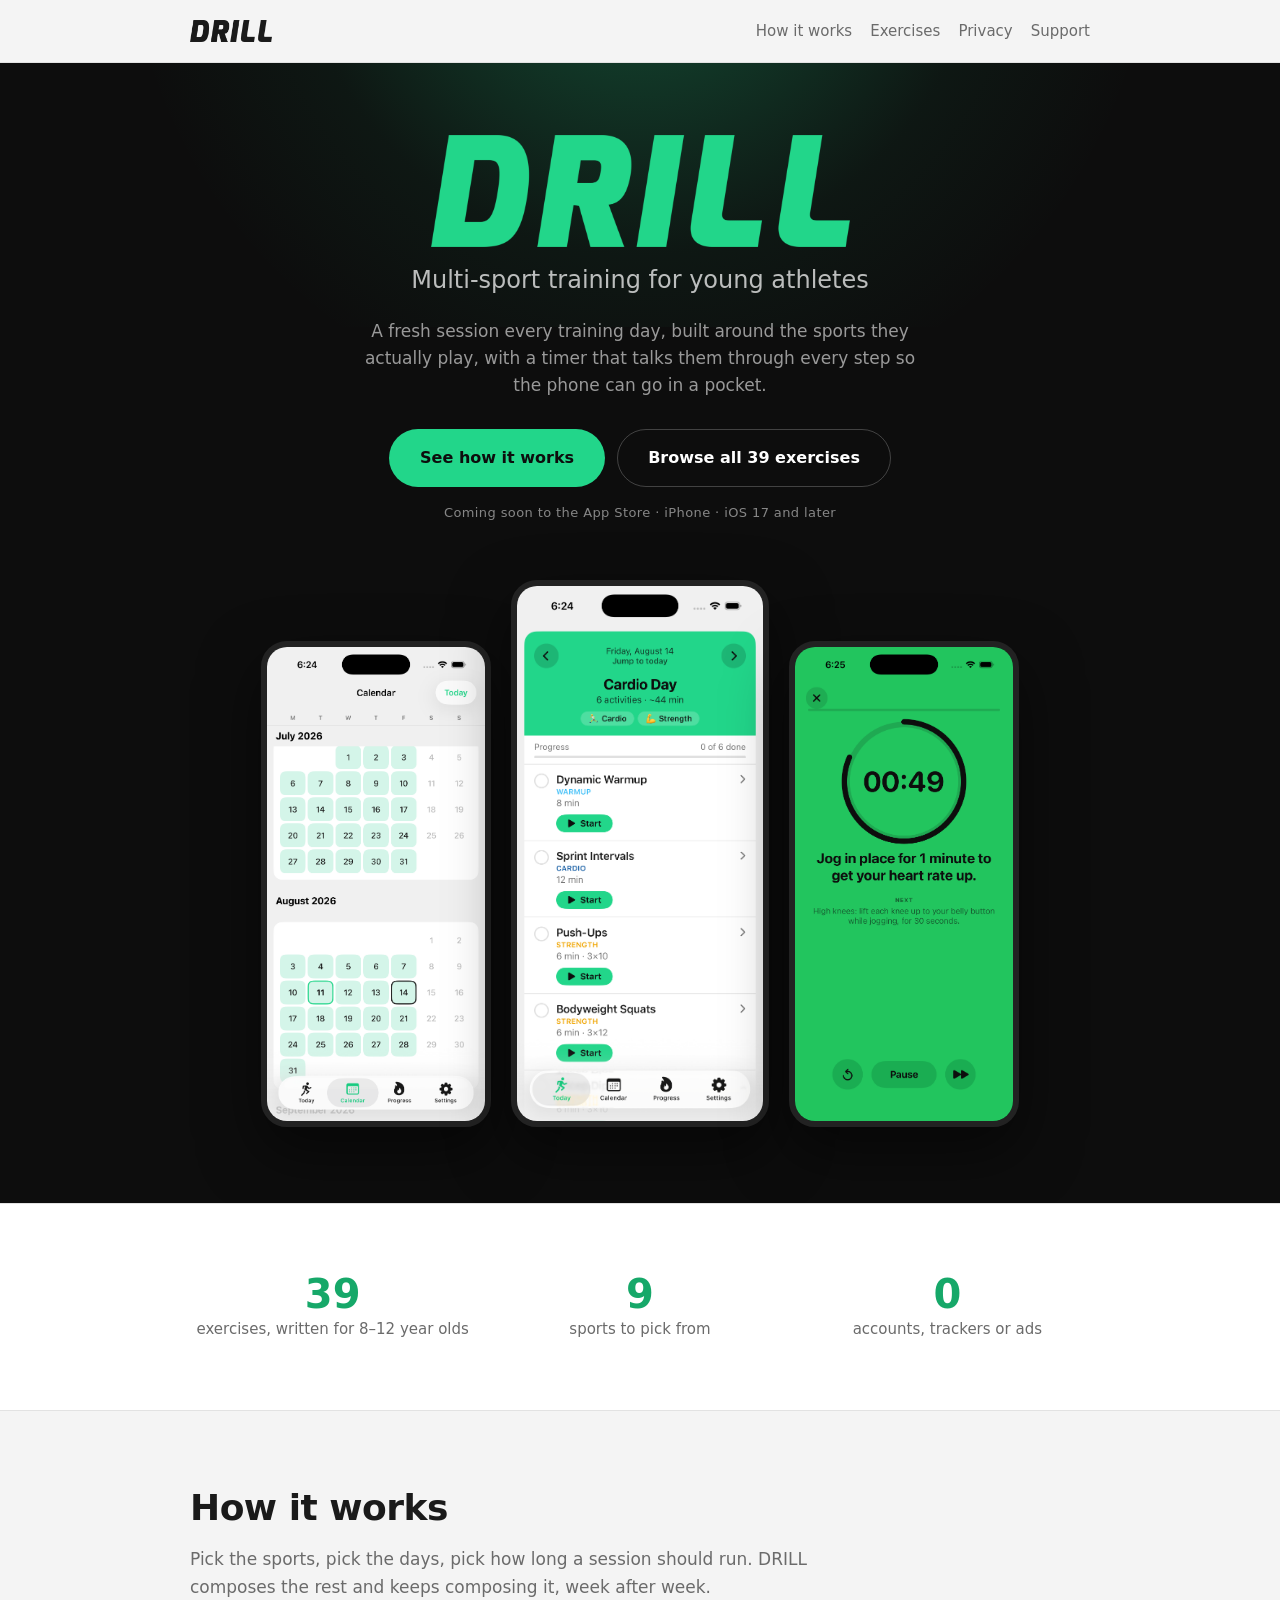
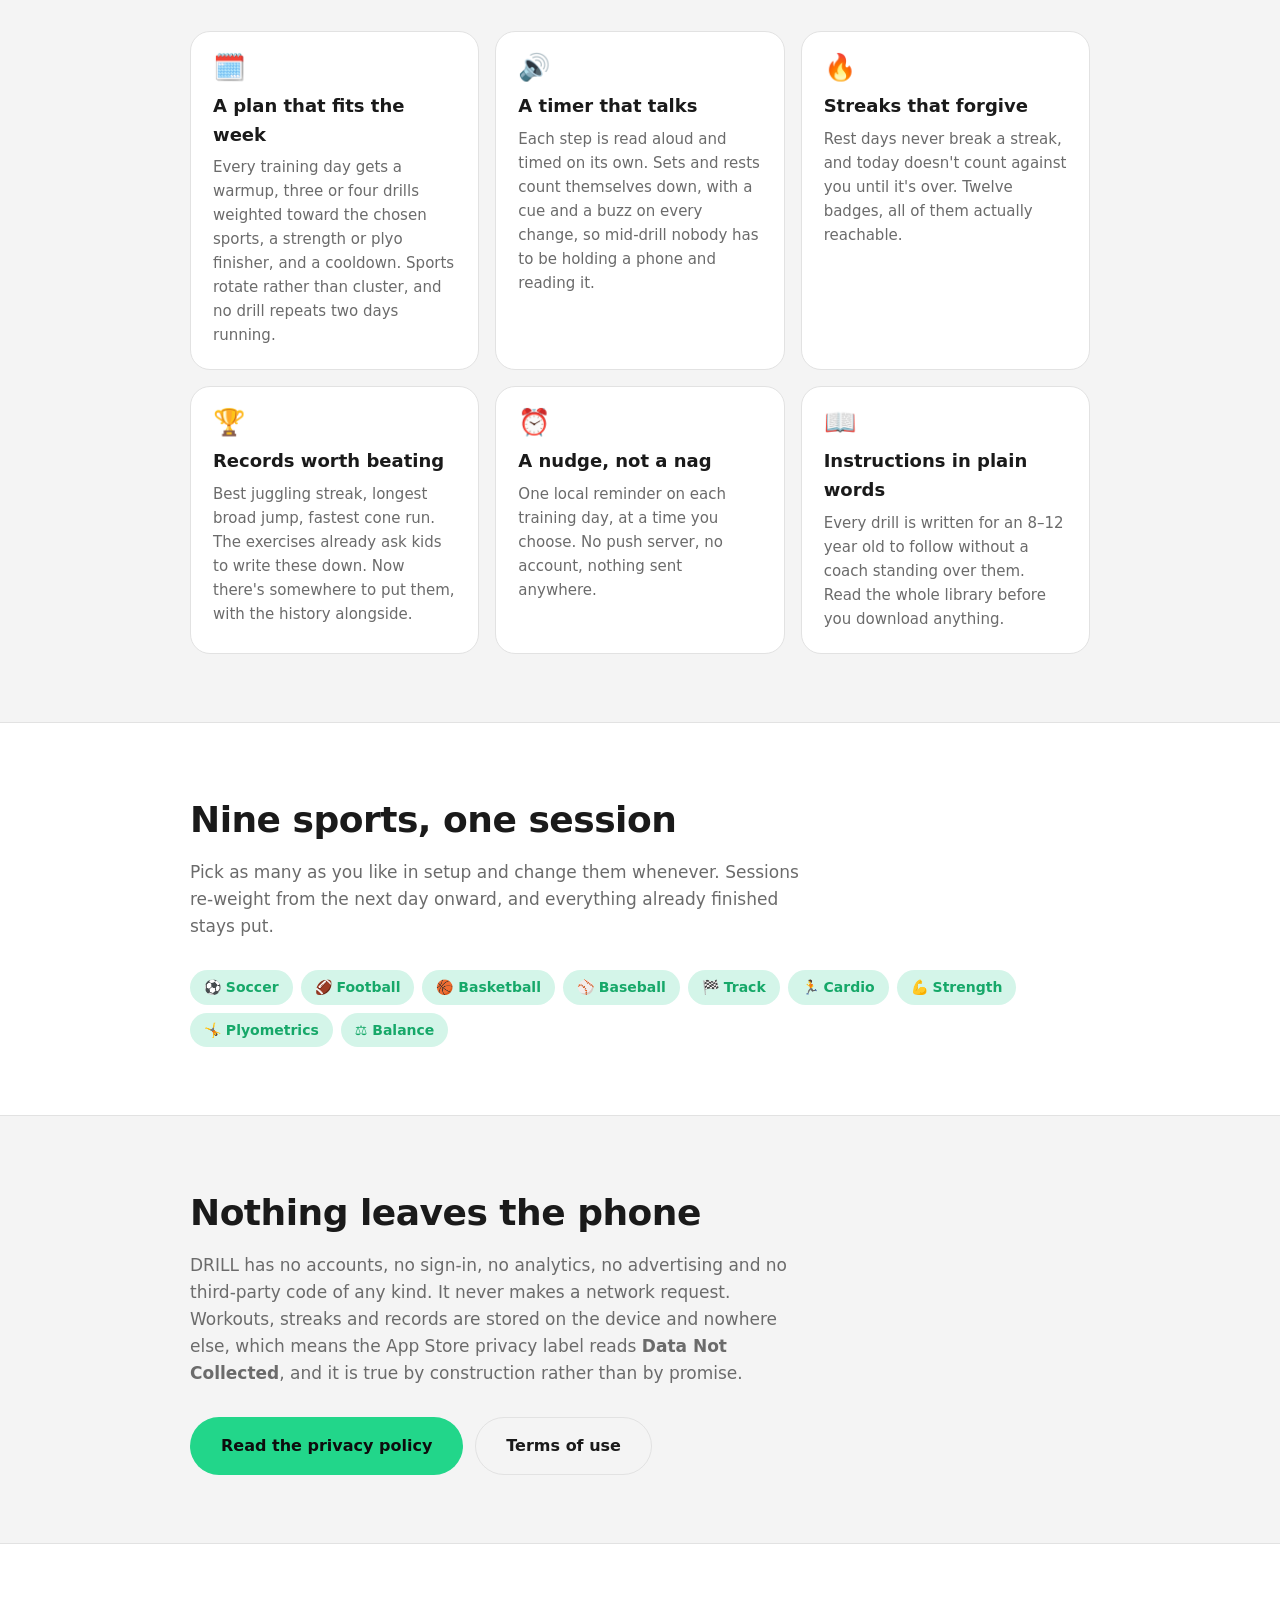
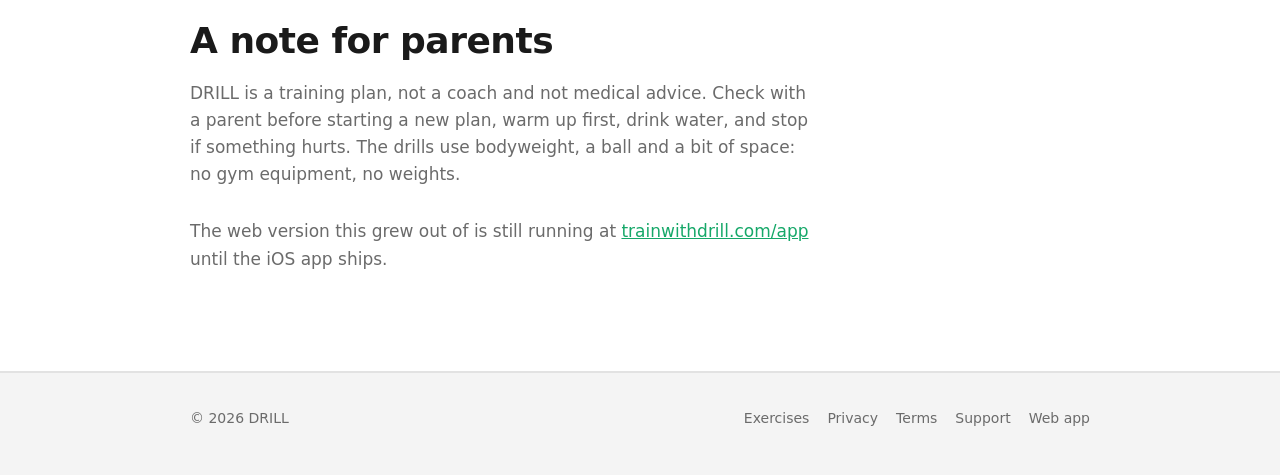
==== commit e9d1b1e2: "Add basketball and baseball, fix a batch of post-launch feedback Content: basketball and baseball jo" ====
--- a/site/index.html
+++ b/site/index.html
@@ -4,7 +4,7 @@
 <meta charset="UTF-8">
 <meta name="viewport" content="width=device-width, initial-scale=1.0">
 <title>DRILL · Multi-sport training for young athletes</title>
-<meta name="description" content="DRILL builds a daily training session around the sports your athlete actually plays, then talks them through it step by step. Soccer, football, track, strength, cardio, plyometrics and balance. No account, nothing leaves the phone.">
+<meta name="description" content="DRILL builds a daily training session around the sports your athlete actually plays, then talks them through it step by step. Soccer, football, basketball, baseball, track, strength, cardio, plyometrics and balance. No account, nothing leaves the phone.">
 <meta name="theme-color" content="#0d0d0d">
 <link rel="icon" type="image/png" href="favicon.png">
 <link rel="apple-touch-icon" href="apple-touch-icon.png">
@@ -39,7 +39,7 @@
     </p>
     <div class="cta-row">
       <a class="btn btn-primary" href="#how">See how it works</a>
-      <a class="btn btn-ghost" href="exercises.html">Browse all 33 exercises</a>
+      <a class="btn btn-ghost" href="exercises.html">Browse all 39 exercises</a>
     </div>
     <p class="badge-soon">Coming soon to the App Store · iPhone · iOS 17 and later</p>
 
@@ -53,8 +53,8 @@
 
 <section class="band">
   <div class="wrap stat-row">
-    <div class="stat"><b>33</b><span>exercises, written for 8&ndash;12 year olds</span></div>
-    <div class="stat"><b>7</b><span>sports to pick from</span></div>
+    <div class="stat"><b>39</b><span>exercises, written for 8&ndash;12 year olds</span></div>
+    <div class="stat"><b>9</b><span>sports to pick from</span></div>
     <div class="stat"><b>0</b><span>accounts, trackers or ads</span></div>
   </div>
 </section>
@@ -124,7 +124,7 @@
 
 <section class="band">
   <div class="wrap">
-    <h2>Seven sports, one session</h2>
+    <h2>Nine sports, one session</h2>
     <p class="section-lede">
       Pick as many as you like in setup and change them whenever. Sessions re-weight from the
       next day onward, and everything already finished stays put.
@@ -132,6 +132,8 @@
     <div class="pill-row">
       <span class="pill">⚽ Soccer</span>
       <span class="pill">🏈 Football</span>
+      <span class="pill">🏀 Basketball</span>
+      <span class="pill">⚾ Baseball</span>
       <span class="pill">🏁 Track</span>
       <span class="pill">🏃 Cardio</span>
       <span class="pill">💪 Strength</span>
--- a/site/style.css
+++ b/site/style.css
@@ -295,7 +295,11 @@
 
 /* ── Prose pages ────────────────────────────────────────────────────────── */
 
-.prose { max-width: 720px; padding: 52px 0 72px; }
+/* padding-block, not the padding shorthand: these pages are `.wrap .prose`, and
+   a shorthand here resets the 20px side padding .wrap sets. Above 720px the
+   column is narrower than the viewport so nothing looked wrong, but on a phone
+   the text ran into both edges. */
+.prose { max-width: 720px; padding-block: 52px 72px; }
 .prose h1 { font-size: clamp(30px, 6vw, 42px); font-weight: 800; letter-spacing: -0.5px; }
 .prose .updated { color: var(--text-secondary); font-size: 14px; margin-top: 6px; }
 .prose h2 { font-size: 21px; margin: 34px 0 8px; }
@@ -364,6 +368,8 @@
 .tag-warmup { color: #0284c7; }
 .tag-soccer { color: var(--green-dark); }
 .tag-football { color: #b26430; }
+.tag-basketball { color: #e8752c; }
+.tag-baseball { color: #c23b3b; }
 .tag-cardio, .tag-track { color: #185fa5; }
 .tag-plyo { color: #7c6ce0; }
 .tag-strength { color: #b87b00; }
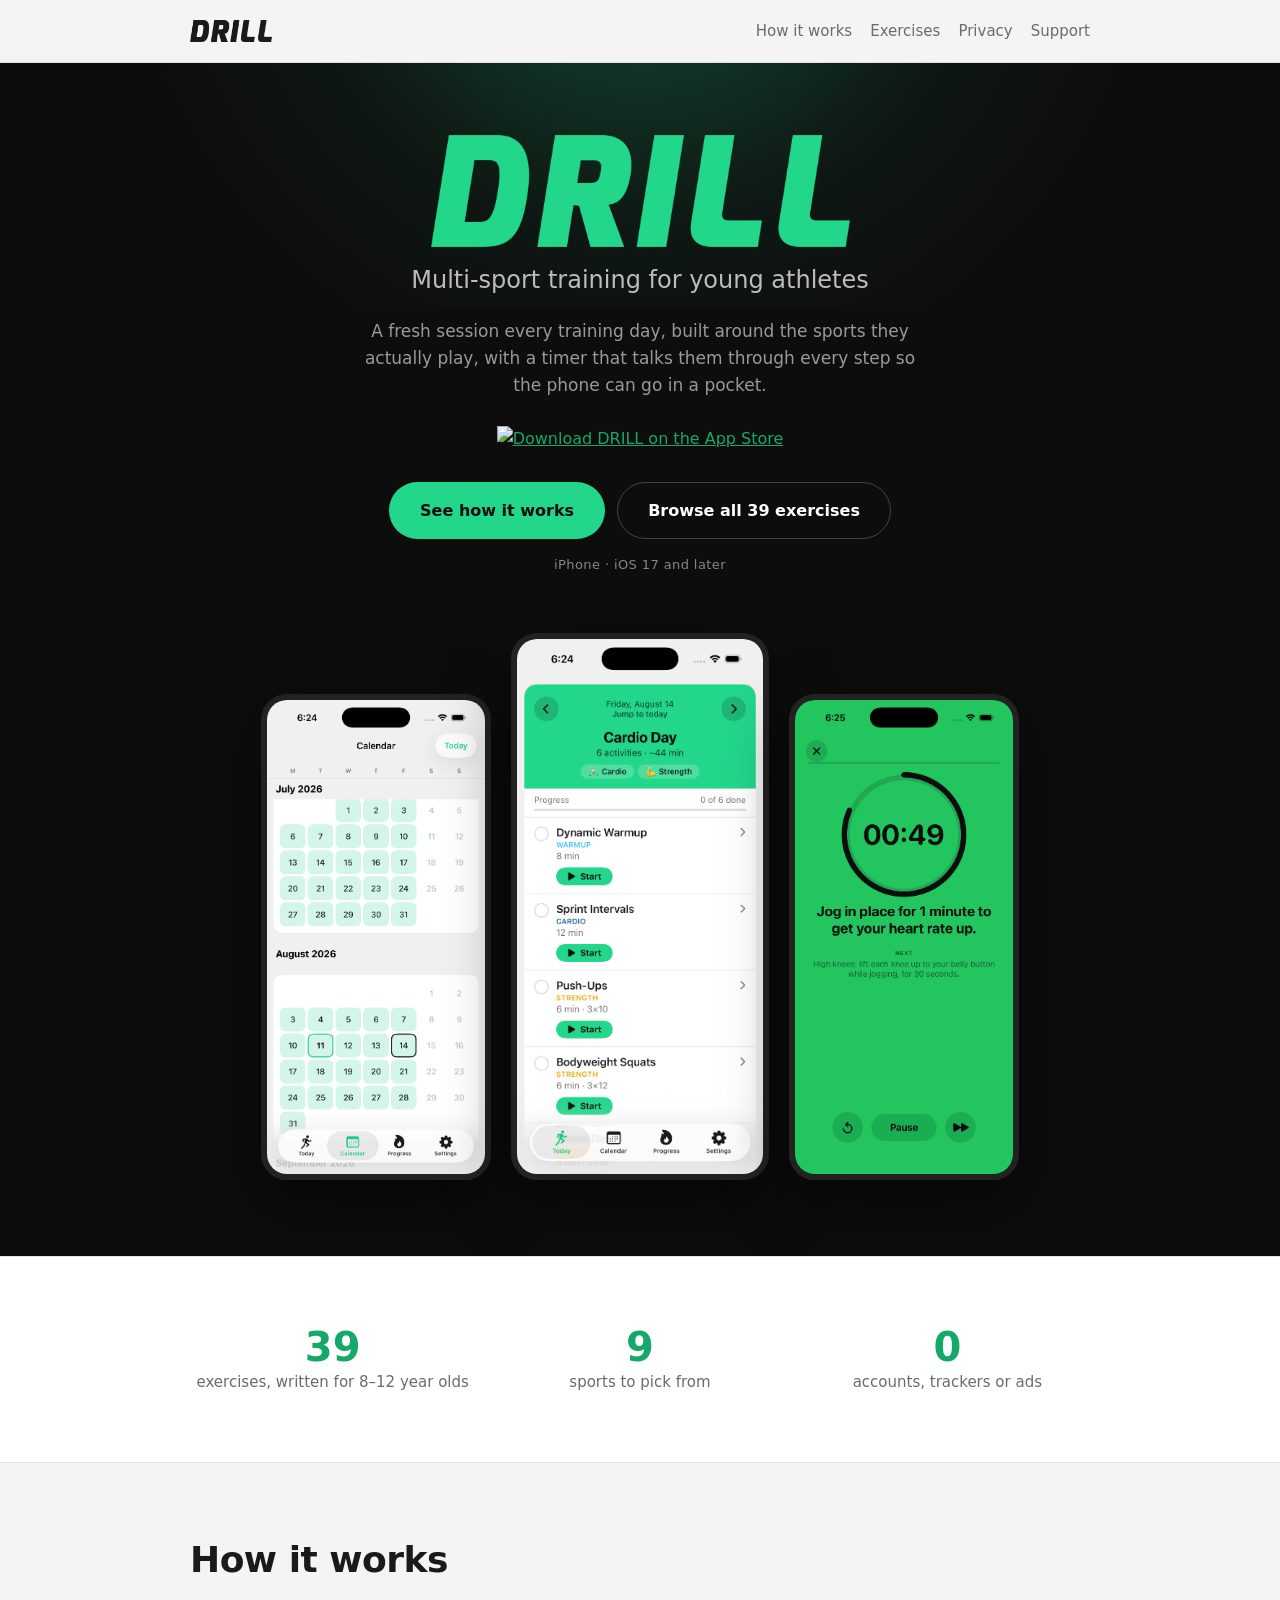
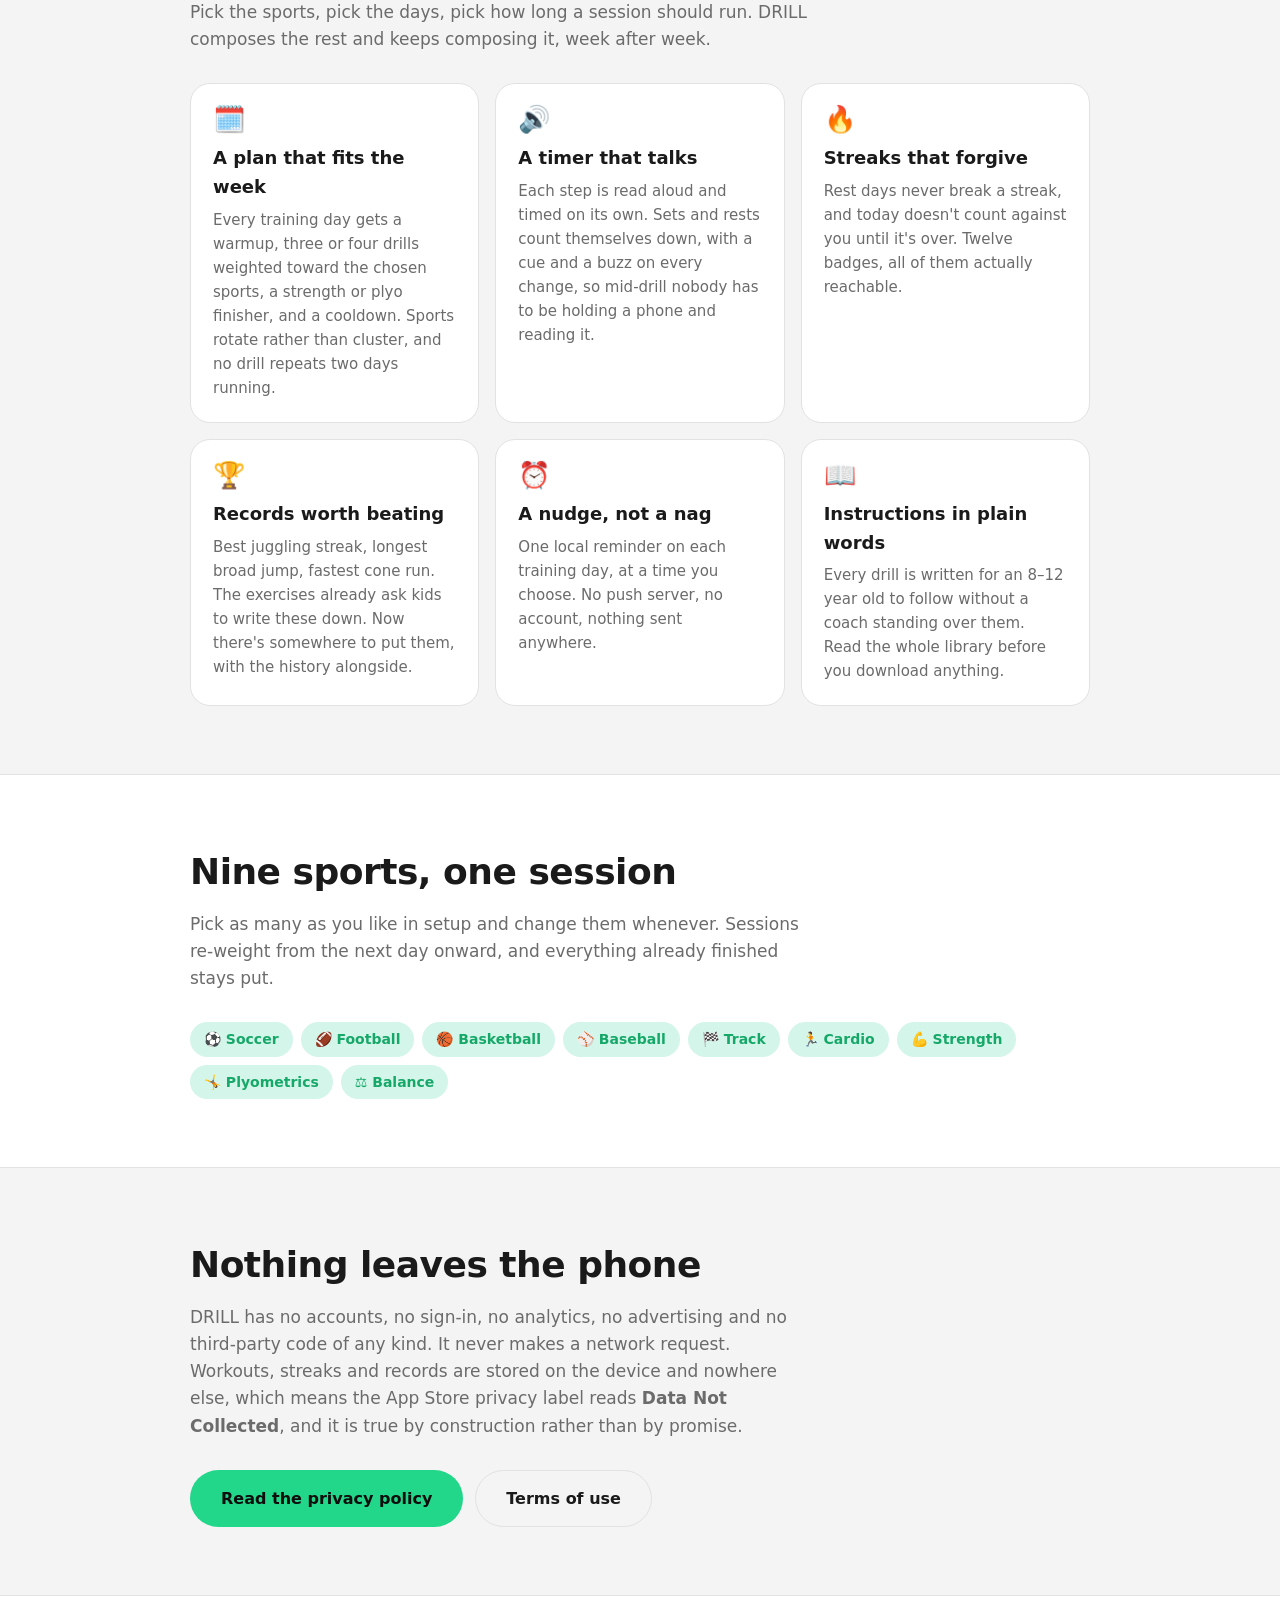
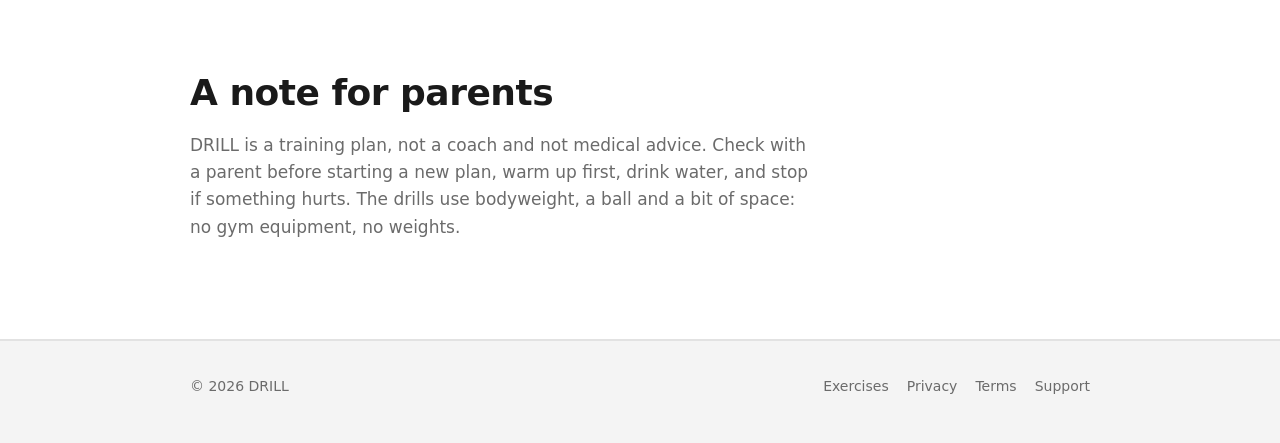
==== commit 2c5440cd: "DRILL is on the App Store: add the badge, drop the web app links Apple's download badge goes straigh" ====
--- a/site/index.html
+++ b/site/index.html
@@ -37,11 +37,18 @@
       A fresh session every training day, built around the sports they actually play,
       with a timer that talks them through every step so the phone can go in a pocket.
     </p>
+    <p class="store-badge">
+      <a href="https://apps.apple.com/app/id6801842828?itscg=30200&amp;itsct=apps_box_badge&amp;mttnsubad=6801842828">
+        <img src="https://toolbox.marketingtools.apple.com/api/v2/badges/download-on-the-app-store/white/en-us?releaseDate=1788220800"
+             alt="Download DRILL on the App Store" width="246" height="82">
+      </a>
+    </p>
+
     <div class="cta-row">
       <a class="btn btn-primary" href="#how">See how it works</a>
       <a class="btn btn-ghost" href="exercises.html">Browse all 39 exercises</a>
     </div>
-    <p class="badge-soon">Coming soon to the App Store · iPhone · iOS 17 and later</p>
+    <p class="badge-soon">iPhone · iOS 17 and later</p>
 
     <div class="shots">
       <img src="img/screen-calendar.png" alt="DRILL calendar screen showing scheduled training days across a month">
@@ -168,10 +175,6 @@
       before starting a new plan, warm up first, drink water, and stop if something hurts.
       The drills use bodyweight, a ball and a bit of space: no gym equipment, no weights.
     </p>
-    <p class="section-lede">
-      The web version this grew out of is still running at
-      <a href="app/">trainwithdrill.com/app</a> until the iOS app ships.
-    </p>
   </div>
 </section>
 
@@ -183,7 +186,6 @@
       <a href="privacy.html">Privacy</a>
       <a href="terms.html">Terms</a>
       <a href="support.html">Support</a>
-      <a href="app/">Web app</a>
     </nav>
   </div>
 </footer>
--- a/site/style.css
+++ b/site/style.css
@@ -184,6 +184,19 @@
 }
 
 .btn-ghost:hover { border-color: rgba(255, 255, 255, 0.45); }
+
+/* Apple's own badge artwork, white variant because the hero ground is
+   near-black. Capped in vw as well as px so it never overruns a narrow phone. */
+.store-badge {
+  margin: 26px 0 0;
+}
+
+.store-badge img {
+  width: 246px;
+  max-width: 68vw;
+  height: auto;
+  vertical-align: middle;
+}
 
 .badge-soon {
   display: inline-block;
